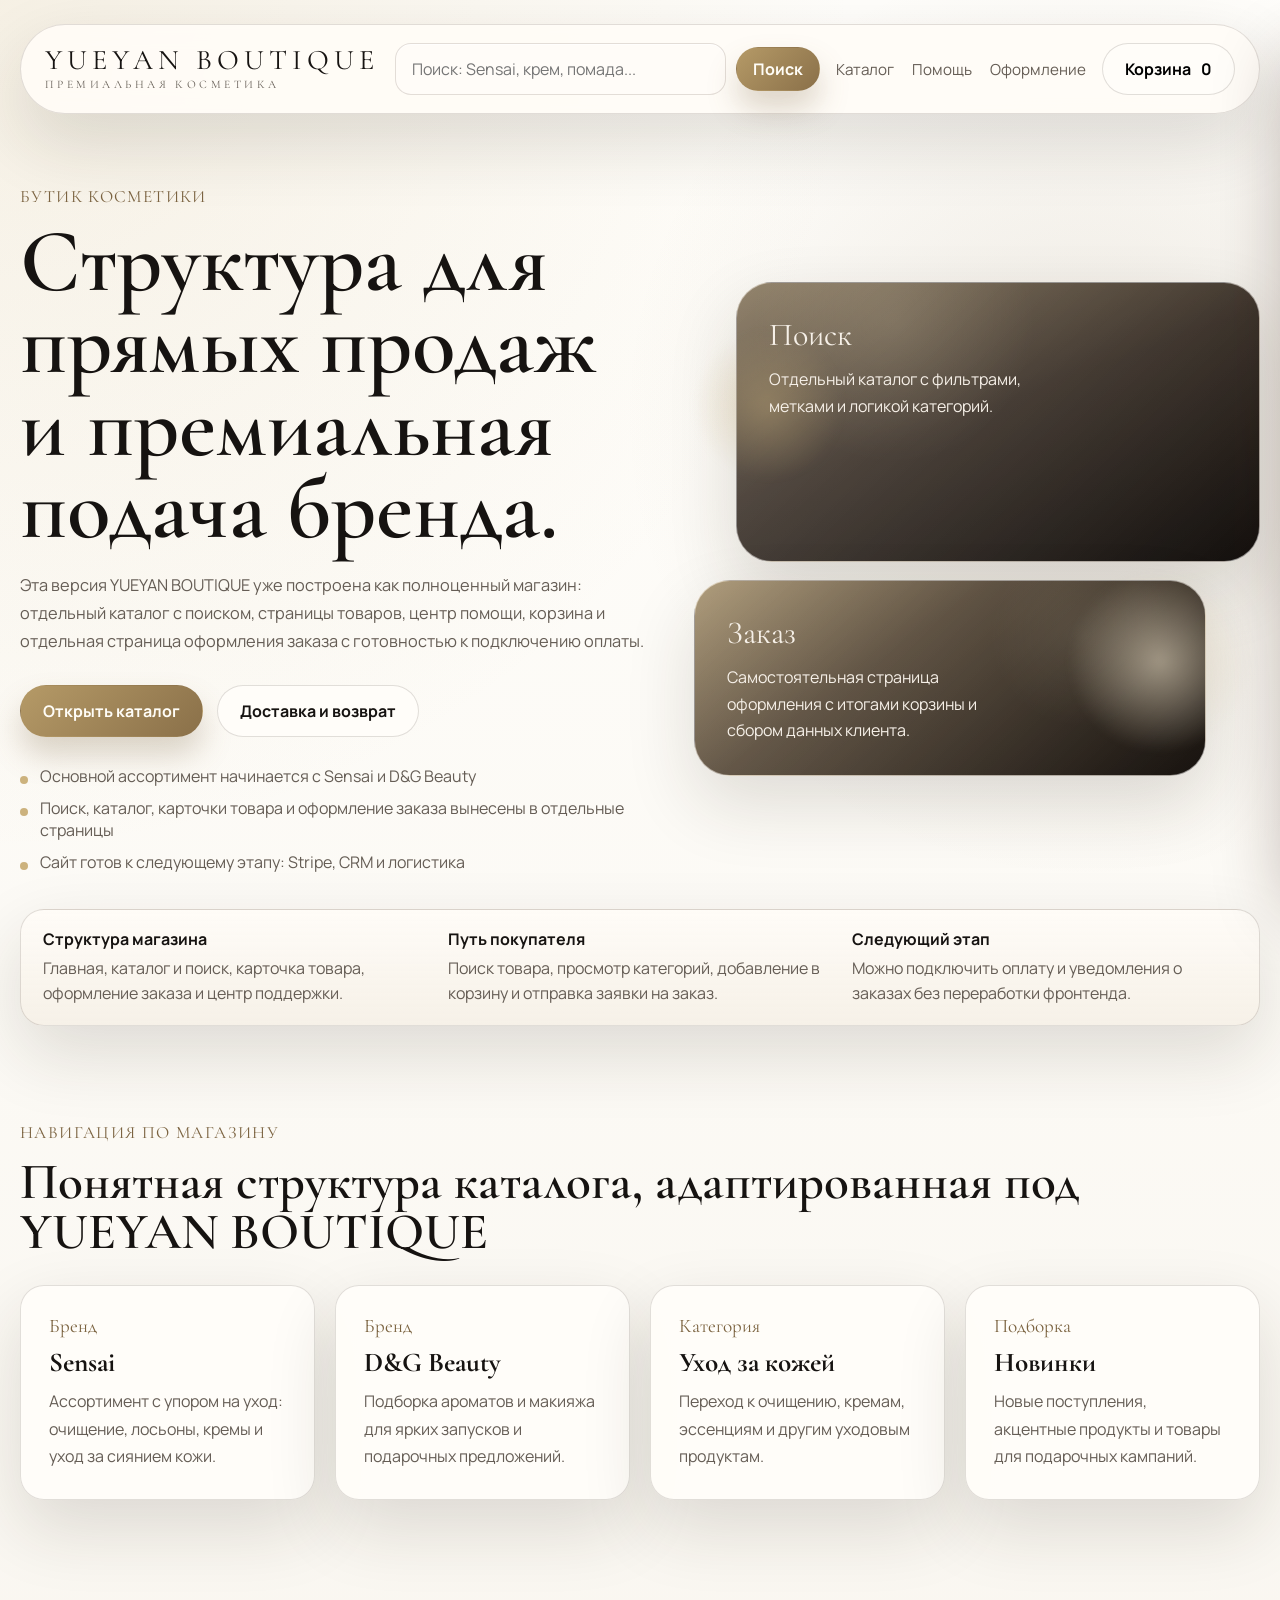
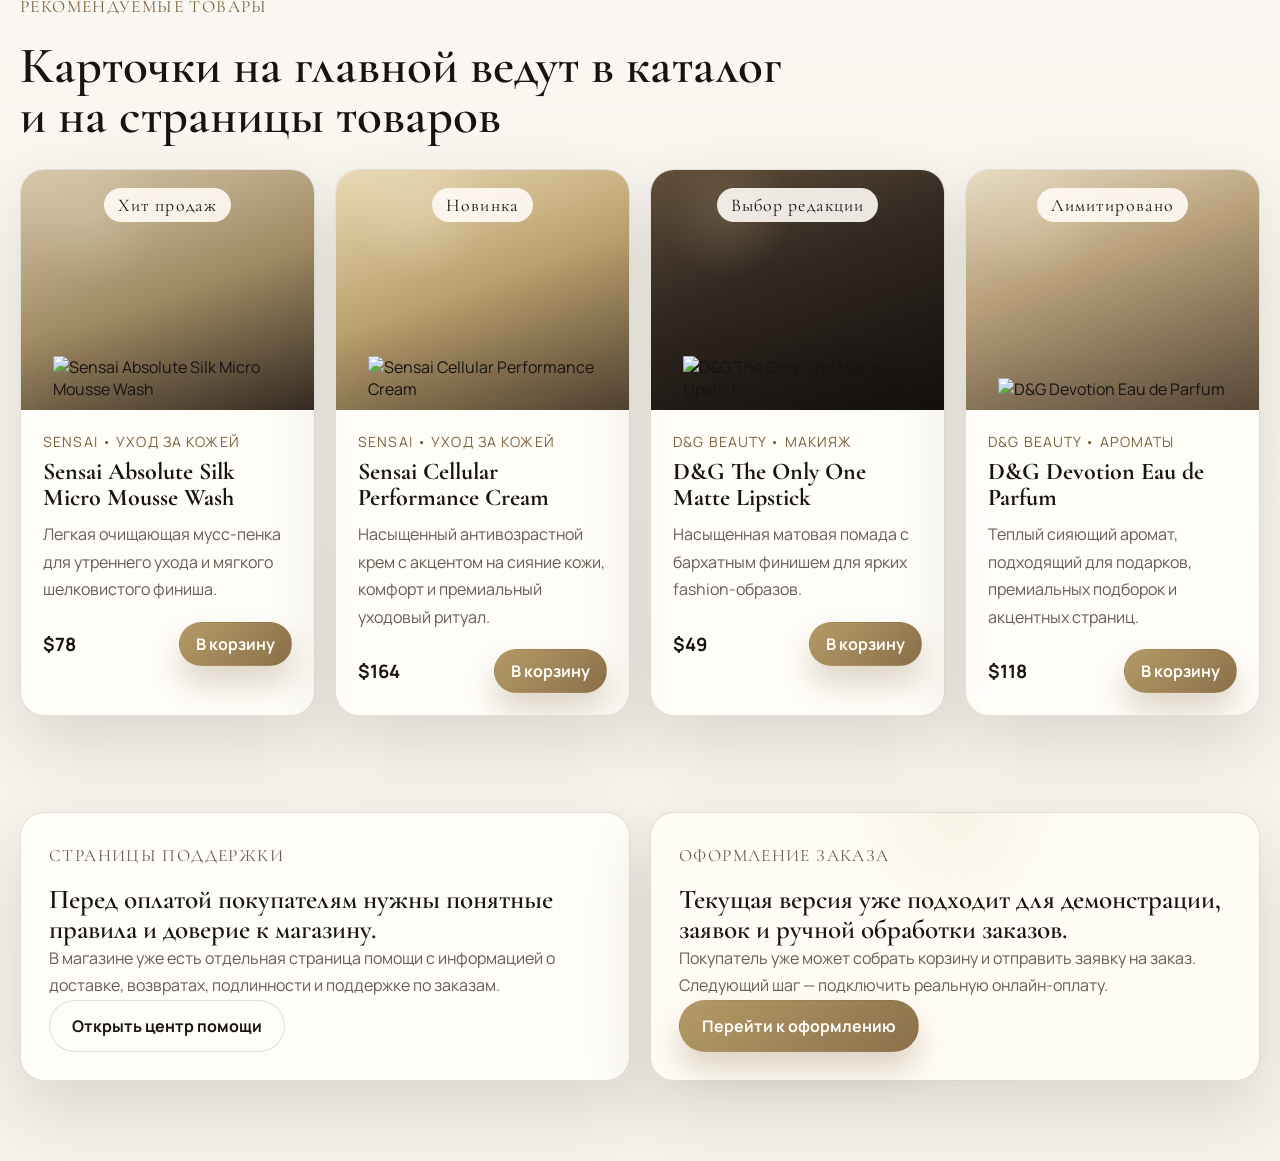
==== index.html @ f018c971 "Add files via upload" ====
<!DOCTYPE html>
<html lang="ru">
  <head>
    <meta charset="UTF-8" />
    <meta name="viewport" content="width=device-width, initial-scale=1.0" />
    <title>YUEYAN BOUTIQUE</title>
    <meta
      name="description"
      content="YUEYAN BOUTIQUE — премиальный магазин косметики с современной структурой каталога и оформления заказа."
    />
    <link rel="preconnect" href="https://fonts.googleapis.com" />
    <link rel="preconnect" href="https://fonts.gstatic.com" crossorigin />
    <link
      href="https://fonts.googleapis.com/css2?family=Cormorant+Garamond:wght@500;600;700&family=Manrope:wght@400;500;600;700;800&display=swap"
      rel="stylesheet"
    />
    <link rel="stylesheet" href="./styles.css" />
  </head>
  <body data-page="home">
    <div class="page-shell">
      <header class="site-header">
        <a class="brand-mark" href="./index.html" aria-label="YUEYAN BOUTIQUE home">
          <span class="brand-mark__title">YUEYAN BOUTIQUE</span>
          <span class="brand-mark__tag">премиальная косметика</span>
        </a>
        <form class="search-bar search-bar--header" action="./catalog.html" method="get">
          <input type="search" name="q" placeholder="Поиск: Sensai, крем, помада..." />
          <button class="button button--primary button--small" type="submit">Поиск</button>
        </form>
        <nav class="site-nav" aria-label="Primary">
          <a href="./catalog.html">Каталог</a>
          <a href="./help.html">Помощь</a>
          <a href="./checkout.html">Оформление</a>
        </nav>
        <button class="cart-button" id="cartToggle" type="button">
          Корзина
          <strong id="cartCount">0</strong>
        </button>
      </header>

      <main>
        <section class="hero hero--store">
          <div class="hero__content">
            <p class="eyebrow">Бутик косметики</p>
            <h1>Структура для прямых продаж и премиальная подача бренда.</h1>
            <p class="hero__copy">
              Эта версия YUEYAN BOUTIQUE уже построена как полноценный магазин:
              отдельный каталог с поиском, страницы товаров, центр помощи,
              корзина и отдельная страница оформления заказа с готовностью к
              подключению оплаты.
            </p>
            <div class="hero__actions">
              <a class="button button--primary" href="./catalog.html">Открыть каталог</a>
              <a class="button button--ghost" href="./help.html">Доставка и возврат</a>
            </div>
            <ul class="hero__notes">
              <li>Основной ассортимент начинается с Sensai и D&amp;G Beauty</li>
              <li>Поиск, каталог, карточки товара и оформление заказа вынесены в отдельные страницы</li>
              <li>Сайт готов к следующему этапу: Stripe, CRM и логистика</li>
            </ul>
          </div>
          <div class="hero__visual" aria-hidden="true">
            <div class="hero-card hero-card--tall">
              <span>Поиск</span>
              <p>Отдельный каталог с фильтрами, метками и логикой категорий.</p>
            </div>
            <div class="hero-card hero-card--wide">
              <span>Заказ</span>
              <p>Самостоятельная страница оформления с итогами корзины и сбором данных клиента.</p>
            </div>
            <div class="hero-orb hero-orb--one"></div>
            <div class="hero-orb hero-orb--two"></div>
          </div>
        </section>

        <section class="promo-bar">
          <div>
            <strong>Структура магазина</strong>
            <span>Главная, каталог и поиск, карточка товара, оформление заказа и центр поддержки.</span>
          </div>
          <div>
            <strong>Путь покупателя</strong>
            <span>Поиск товара, просмотр категорий, добавление в корзину и отправка заявки на заказ.</span>
          </div>
          <div>
            <strong>Следующий этап</strong>
            <span>Можно подключить оплату и уведомления о заказах без переработки фронтенда.</span>
          </div>
        </section>

        <section class="section">
          <div class="section-heading section-heading--row">
            <div>
              <p class="eyebrow">Навигация по магазину</p>
              <h2>Понятная структура каталога, адаптированная под YUEYAN BOUTIQUE</h2>
            </div>
          </div>
          <div class="entry-grid">
            <a class="entry-card" href="./catalog.html?brand=Sensai">
              <span class="entry-card__eyebrow">Бренд</span>
              <h3>Sensai</h3>
              <p>Ассортимент с упором на уход: очищение, лосьоны, кремы и уход за сиянием кожи.</p>
            </a>
            <a class="entry-card" href="./catalog.html?brand=D%26G%20Beauty">
              <span class="entry-card__eyebrow">Бренд</span>
              <h3>D&amp;G Beauty</h3>
              <p>Подборка ароматов и макияжа для ярких запусков и подарочных предложений.</p>
            </a>
            <a class="entry-card" href="./catalog.html?category=%D0%A3%D1%85%D0%BE%D0%B4%20%D0%B7%D0%B0%20%D0%BA%D0%BE%D0%B6%D0%B5%D0%B9">
              <span class="entry-card__eyebrow">Категория</span>
              <h3>Уход за кожей</h3>
              <p>Переход к очищению, кремам, эссенциям и другим уходовым продуктам.</p>
            </a>
            <a class="entry-card" href="./catalog.html?tag=new">
              <span class="entry-card__eyebrow">Подборка</span>
              <h3>Новинки</h3>
              <p>Новые поступления, акцентные продукты и товары для подарочных кампаний.</p>
            </a>
          </div>
        </section>

        <section class="section">
          <div class="section-heading">
            <p class="eyebrow">Рекомендуемые товары</p>
            <h2>Карточки на главной ведут в каталог и на страницы товаров</h2>
          </div>
          <div class="product-grid" id="featuredProducts"></div>
        </section>

        <section class="section">
          <div class="two-column">
            <div class="info-card">
              <p class="eyebrow">Страницы поддержки</p>
              <h2>Перед оплатой покупателям нужны понятные правила и доверие к магазину.</h2>
              <p>
                В магазине уже есть отдельная страница помощи с информацией о
                доставке, возвратах, подлинности и поддержке по заказам.
              </p>
              <a class="button button--ghost" href="./help.html">Открыть центр помощи</a>
            </div>
            <div class="info-card info-card--warm">
              <p class="eyebrow">Оформление заказа</p>
              <h2>Текущая версия уже подходит для демонстрации, заявок и ручной обработки заказов.</h2>
              <p>
                Покупатель уже может собрать корзину и отправить заявку на заказ.
                Следующий шаг — подключить реальную онлайн-оплату.
              </p>
              <a class="button button--primary" href="./checkout.html">Перейти к оформлению</a>
            </div>
          </div>
        </section>
      </main>
    </div>

    <aside class="cart-drawer" id="cartDrawer" aria-hidden="true">
      <div class="cart-drawer__header">
        <h2>Корзина</h2>
        <button class="icon-button" id="cartClose" type="button" aria-label="Close cart">×</button>
      </div>
      <div class="cart-drawer__body" id="cartItems"></div>
      <div class="cart-drawer__footer">
        <div class="cart-total">
          <span>Итого по товарам</span>
          <strong id="cartSubtotal">$0</strong>
        </div>
        <a class="button button--primary" href="./checkout.html">Перейти к оформлению</a>
      </div>
    </aside>
    <div class="cart-backdrop" id="cartBackdrop" hidden></div>

    <script src="./store.js"></script>
  </body>
</html>
---- styles.css ----
:root {
  --bg: #f6f2ea;
  --surface: rgba(255, 253, 249, 0.94);
  --surface-strong: #fffdf9;
  --surface-soft: #ede5d7;
  --text: #161311;
  --muted: #655d55;
  --line: rgba(46, 34, 23, 0.14);
  --accent: #ab9160;
  --accent-deep: #7b6340;
  --gold: #ccb27d;
  --dark-panel: #1b1612;
  --dark-soft: #2b241d;
  --shadow: 0 28px 70px rgba(45, 34, 24, 0.14);
  --radius-xl: 36px;
  --radius-lg: 24px;
  --radius-md: 18px;
  --max-width: 1240px;
}

* {
  box-sizing: border-box;
}

html {
  scroll-behavior: smooth;
}

body {
  margin: 0;
  min-height: 100vh;
  font-family: "Manrope", sans-serif;
  color: var(--text);
  background:
    radial-gradient(circle at top left, rgba(204, 178, 125, 0.18), transparent 28%),
    radial-gradient(circle at 85% 15%, rgba(123, 99, 64, 0.12), transparent 18%),
    linear-gradient(180deg, #fffefb 0%, var(--bg) 100%);
}

body.no-scroll {
  overflow: hidden;
}

a {
  color: inherit;
  text-decoration: none;
}

button,
input,
textarea {
  font: inherit;
}

button {
  cursor: pointer;
}

h1,
h2,
h3,
p {
  margin: 0;
}

.page-shell {
  width: min(calc(100% - 32px), var(--max-width));
  margin: 0 auto;
  padding: 24px 0 80px;
}

.site-header {
  position: sticky;
  top: 16px;
  z-index: 20;
  display: grid;
  grid-template-columns: auto minmax(220px, 1fr) auto auto;
  gap: 16px;
  align-items: center;
  padding: 18px 24px;
  border: 1px solid var(--line);
  border-radius: 999px;
  background: rgba(255, 252, 247, 0.92);
  backdrop-filter: blur(14px);
  box-shadow: var(--shadow);
}

.brand-mark {
  display: inline-flex;
  flex-direction: column;
  gap: 2px;
}

.brand-mark__title,
.brand-mark__tag,
.eyebrow,
h1,
h2,
h3,
.hero-card span,
.product-card__badge,
.entry-card__eyebrow {
  font-family: "Cormorant Garamond", serif;
}

.brand-mark__title {
  font-size: 1.78rem;
  line-height: 0.95;
  text-transform: uppercase;
  letter-spacing: 0.18em;
}

.brand-mark__tag {
  font-size: 0.72rem;
  letter-spacing: 0.3em;
  text-transform: uppercase;
  color: var(--muted);
}

.site-nav {
  display: flex;
  flex-wrap: wrap;
  gap: 18px;
  font-size: 0.95rem;
  color: var(--muted);
}

.search-bar {
  display: flex;
  gap: 10px;
  align-items: center;
}

.search-bar input,
.checkout-form input,
.checkout-form textarea {
  width: 100%;
  padding: 14px 16px;
  border: 1px solid rgba(58, 29, 20, 0.14);
  border-radius: 16px;
  background: #fffcf8;
  color: var(--text);
  box-shadow: inset 0 1px 0 rgba(255, 255, 255, 0.8);
}

.button,
.cart-button {
  display: inline-flex;
  align-items: center;
  justify-content: center;
  gap: 10px;
  min-height: 52px;
  padding: 0 22px;
  border-radius: 999px;
  border: 1px solid transparent;
  font-weight: 700;
  transition: transform 180ms ease, background-color 180ms ease, border-color 180ms ease;
}

.button:hover,
.cart-button:hover {
  transform: translateY(-2px);
}

.button--primary {
  color: #fffdf7;
  background: linear-gradient(135deg, #b59a67 0%, #8a7049 100%);
  box-shadow: 0 18px 30px rgba(123, 99, 64, 0.26);
}

.button--ghost,
.cart-button,
.filter-chip {
  border-color: var(--line);
  background: rgba(255, 253, 249, 0.94);
}

.button--small {
  min-height: 44px;
  padding: 0 16px;
}

.hero {
  display: grid;
  grid-template-columns: minmax(0, 1.05fr) minmax(320px, 0.95fr);
  gap: 48px;
  align-items: center;
  padding: 72px 0 36px;
}

.eyebrow {
  margin-bottom: 14px;
  font-size: 1.08rem;
  letter-spacing: 0.08em;
  color: var(--accent-deep);
  text-transform: uppercase;
}

h1,
.page-title {
  font-size: clamp(3rem, 7vw, 5.8rem);
  line-height: 0.92;
  font-weight: 600;
}

.page-title {
  max-width: none;
}

.hero__copy,
.page-intro,
.entry-card p,
.product-card__copy,
.info-card p,
.policy-card p,
.faq-item p,
.sidebar-card p,
.catalog-meta {
  color: var(--muted);
  line-height: 1.72;
}

.hero__copy {
  margin-top: 20px;
  font-size: 1.02rem;
  max-width: 640px;
}

.hero__actions {
  display: flex;
  flex-wrap: wrap;
  gap: 14px;
  margin-top: 30px;
}

.hero__notes,
.status-list {
  display: grid;
  gap: 10px;
  margin: 28px 0 0;
  padding: 0;
  list-style: none;
  color: var(--muted);
}

.hero__notes li,
.status-list li {
  position: relative;
  padding-left: 20px;
}

.hero__notes li::before,
.status-list li::before {
  content: "";
  position: absolute;
  left: 0;
  top: 0.72em;
  width: 8px;
  height: 8px;
  border-radius: 50%;
  background: var(--gold);
}

.hero__visual {
  position: relative;
  min-height: 520px;
  display: grid;
  align-content: center;
  gap: 18px;
}

.hero-card {
  position: relative;
  padding: 32px;
  border: 1px solid rgba(255, 255, 255, 0.52);
  border-radius: var(--radius-xl);
  color: #f6f0e8;
  overflow: hidden;
  box-shadow: var(--shadow);
}

.hero-card::before {
  content: "";
  position: absolute;
  inset: 0;
  background:
    linear-gradient(135deg, rgba(255, 255, 255, 0.18), transparent),
    linear-gradient(140deg, rgba(14, 11, 8, 0.14), rgba(14, 11, 8, 0.42));
}

.hero-card > * {
  position: relative;
  z-index: 1;
}

.hero-card--tall {
  min-height: 280px;
  margin-left: 42px;
  background:
    radial-gradient(circle at 30% 14%, rgba(226, 206, 166, 0.22), transparent 32%),
    linear-gradient(160deg, #8f7a59 0%, #43362b 46%, #171311 100%);
}

.hero-card--wide {
  min-height: 190px;
  margin-right: 54px;
  background:
    radial-gradient(circle at 76% 28%, rgba(228, 213, 181, 0.16), transparent 22%),
    linear-gradient(145deg, #b79d6f 0%, #62503a 38%, #1d1713 100%);
}

.hero-card span {
  display: inline-block;
  margin-bottom: 12px;
  font-size: 2rem;
}

.hero-card p {
  max-width: 260px;
  line-height: 1.65;
}

.hero-orb {
  position: absolute;
  border-radius: 50%;
  filter: blur(4px);
}

.hero-orb--one {
  width: 148px;
  height: 148px;
  left: 0;
  top: 62px;
  background: radial-gradient(circle, rgba(204, 178, 125, 0.38) 0%, rgba(204, 178, 125, 0) 72%);
}

.hero-orb--two {
  width: 180px;
  height: 180px;
  right: 10px;
  bottom: 38px;
  background: radial-gradient(circle, rgba(226, 214, 190, 0.62) 0%, rgba(226, 214, 190, 0) 72%);
}

.promo-bar,
.entry-grid,
.product-grid,
.two-column,
.help-grid,
.faq-list,
.checkout-layout,
.catalog-layout {
  display: grid;
  gap: 20px;
}

.promo-bar {
  grid-template-columns: repeat(3, minmax(0, 1fr));
  padding: 18px 22px;
  border: 1px solid var(--line);
  border-radius: var(--radius-lg);
  background:
    linear-gradient(180deg, rgba(255, 252, 247, 0.94), rgba(245, 239, 230, 0.88));
  box-shadow: var(--shadow);
}

.promo-bar strong {
  display: block;
  margin-bottom: 6px;
}

.promo-bar span {
  color: var(--muted);
  line-height: 1.6;
}

.section {
  padding-top: 96px;
}

.section--tight {
  padding-top: 52px;
}

.section-heading {
  display: grid;
  gap: 10px;
  max-width: 780px;
}

.section-heading--row {
  grid-template-columns: 1fr auto;
  align-items: end;
  max-width: none;
}

.section-heading h2,
.info-card h2,
.sidebar-card h2,
.policy-card h2 {
  font-size: clamp(2rem, 4vw, 3.2rem);
  line-height: 0.98;
  font-weight: 600;
}

.entry-grid {
  grid-template-columns: repeat(4, minmax(0, 1fr));
  margin-top: 28px;
}

.entry-card,
.product-card,
.info-card,
.policy-card,
.faq-item,
.sidebar-card,
.checkout-card,
.status-card,
.product-detail__panel {
  border: 1px solid var(--line);
  border-radius: var(--radius-lg);
  background: var(--surface);
  box-shadow: var(--shadow);
}

.entry-card:hover,
.info-card:hover,
.policy-card:hover,
.faq-item:hover,
.sidebar-card:hover,
.product-detail__panel:hover {
  box-shadow: 0 28px 72px rgba(45, 34, 24, 0.18);
}

.entry-card,
.info-card,
.policy-card,
.faq-item,
.sidebar-card,
.checkout-card,
.status-card {
  padding: 28px;
}

.entry-card__eyebrow {
  display: inline-block;
  margin-bottom: 10px;
  font-size: 1.2rem;
  color: var(--accent-deep);
}

.entry-card h3,
.info-card h2,
.faq-item h3,
.sidebar-card h3 {
  font-size: 1.7rem;
  line-height: 1.1;
}

.entry-card p {
  margin-top: 10px;
}

.product-grid {
  grid-template-columns: repeat(4, minmax(0, 1fr));
  margin-top: 28px;
}

.product-card {
  overflow: hidden;
  transition: transform 180ms ease, box-shadow 180ms ease;
}

.product-card:hover {
  transform: translateY(-4px);
}

.product-card__media {
  min-height: 240px;
  padding: 18px;
  display: flex;
  align-items: flex-start;
  justify-content: center;
  position: relative;
  overflow: hidden;
}

.product-card__media--sensai {
  background:
    radial-gradient(circle at 24% 18%, rgba(235, 224, 201, 0.2), transparent 24%),
    linear-gradient(160deg, #d7c8ab 0%, #9f8962 52%, #342a22 100%);
}

.product-card__media--gold {
  background:
    radial-gradient(circle at 28% 16%, rgba(248, 241, 220, 0.24), transparent 24%),
    linear-gradient(160deg, #eadab4 0%, #baa06d 48%, #4f4030 100%);
}

.product-card__media--dg {
  background:
    radial-gradient(circle at 26% 18%, rgba(214, 195, 159, 0.16), transparent 22%),
    linear-gradient(160deg, #62503a 0%, #312821 42%, #120f0d 100%);
}

.product-card__media--rose {
  background:
    radial-gradient(circle at 24% 18%, rgba(239, 226, 198, 0.18), transparent 24%),
    linear-gradient(160deg, #e7dcc3 0%, #b8a07a 40%, #584838 100%);
}

.product-card__badge {
  display: inline-flex;
  align-items: center;
  min-height: 34px;
  padding: 0 14px;
  border-radius: 999px;
  background: rgba(255, 251, 245, 0.9);
  font-size: 1.12rem;
  letter-spacing: 0.06em;
  position: relative;
  z-index: 2;
  align-self: flex-start;
}

.product-packshot {
  position: absolute;
  inset: auto;
  bottom: 10px;
  width: min(78%, 240px);
  height: auto;
  object-fit: contain;
  filter: drop-shadow(0 18px 26px rgba(17, 13, 10, 0.24));
  transform: translateY(0);
  transition: transform 200ms ease;
}

.product-card:hover .product-packshot {
  transform: translateY(-4px);
}

.product-card__body {
  padding: 22px;
}

.product-card__meta {
  font-size: 0.88rem;
  letter-spacing: 0.08em;
  text-transform: uppercase;
  color: var(--accent-deep);
}

.product-card h3,
.product-detail__panel h1 {
  margin-top: 8px;
  font-size: 1.5rem;
  line-height: 1.08;
}

.product-card__copy {
  margin-top: 10px;
}

.product-card__footer,
.cart-total,
.cart-item,
.product-detail__actions {
  display: flex;
  align-items: center;
  justify-content: space-between;
  gap: 14px;
}

.product-card__footer {
  margin-top: 18px;
}

.product-card__footer strong,
.cart-total strong,
.cart-item__price,
.product-detail__price {
  font-size: 1.15rem;
}

.two-column {
  grid-template-columns: repeat(2, minmax(0, 1fr));
}

.info-card--warm,
.sidebar-card--soft,
.status-card--warm {
  background:
    radial-gradient(circle at top, rgba(231, 219, 192, 0.28), transparent 28%),
    rgba(255, 252, 246, 0.94);
}

.catalog-layout {
  grid-template-columns: 280px minmax(0, 1fr);
  align-items: start;
}

.catalog-sidebar {
  display: grid;
  gap: 20px;
  position: sticky;
  top: 110px;
}

.filter-stack {
  display: grid;
  gap: 10px;
  margin-top: 18px;
}

.filter-chip {
  min-height: 44px;
  padding: 0 18px;
  border-radius: 999px;
  color: var(--muted);
  font-weight: 700;
}

.filter-chip.is-active {
  color: #fff7f3;
  background: linear-gradient(135deg, #b59a67 0%, #8a7049 100%);
}

.catalog-meta {
  align-self: center;
}

.empty-result {
  margin-top: 28px;
  padding: 28px;
  border: 1px dashed var(--line);
  border-radius: var(--radius-lg);
  background: rgba(255, 252, 247, 0.7);
}

.product-detail {
  display: grid;
  grid-template-columns: minmax(320px, 0.9fr) minmax(0, 1.1fr);
  gap: 28px;
}

.product-detail__media {
  min-height: 520px;
  border-radius: var(--radius-xl);
  box-shadow: var(--shadow);
}

.product-packshot--detail {
  bottom: 24px;
  width: min(76%, 360px);
  filter: drop-shadow(0 26px 38px rgba(17, 13, 10, 0.28));
}

.product-detail__panel {
  padding: 34px;
}

.product-detail__brand {
  color: var(--accent-deep);
  letter-spacing: 0.08em;
  text-transform: uppercase;
  font-size: 0.9rem;
}

.product-detail__copy,
.product-detail__specs li {
  color: var(--muted);
  line-height: 1.72;
}

.product-detail__copy {
  margin-top: 16px;
}

.product-detail__price-row {
  display: flex;
  align-items: center;
  gap: 14px;
  margin-top: 18px;
}

.product-detail__badge {
  padding: 8px 12px;
  border-radius: 999px;
  background: rgba(171, 145, 96, 0.12);
  color: var(--accent-deep);
  font-weight: 700;
}

.product-detail__specs {
  display: grid;
  gap: 10px;
  margin: 22px 0 0;
  padding-left: 18px;
}

.product-detail__actions {
  margin-top: 26px;
}

.qty-control {
  display: inline-flex;
  align-items: center;
  gap: 10px;
  padding: 8px;
  border: 1px solid var(--line);
  border-radius: 999px;
  background: #fff;
}

.qty-control button,
.qty-button {
  width: 34px;
  height: 34px;
  border: 1px solid var(--line);
  border-radius: 50%;
  background: #fff;
}

.help-grid {
  grid-template-columns: repeat(2, minmax(0, 1fr));
  margin-top: 28px;
}

.faq-list {
  grid-template-columns: repeat(3, minmax(0, 1fr));
}

.checkout-layout {
  grid-template-columns: minmax(0, 1.15fr) minmax(320px, 0.85fr);
  align-items: start;
}

.checkout-form {
  display: grid;
  gap: 18px;
  margin-top: 24px;
}

.checkout-form label {
  display: grid;
  gap: 8px;
}

.checkout-summary__row {
  display: flex;
  justify-content: space-between;
  gap: 16px;
}

.checkout-summary__row + .checkout-summary__row {
  margin-top: 10px;
}

.checkout-summary__total {
  margin-top: 14px;
  padding-top: 14px;
  border-top: 1px solid var(--line);
  font-weight: 800;
}

.form-hint {
  color: var(--muted);
  font-size: 0.92rem;
}

.cart-drawer {
  position: fixed;
  top: 20px;
  right: 20px;
  bottom: 20px;
  width: min(420px, calc(100vw - 24px));
  display: grid;
  grid-template-rows: auto 1fr auto;
  gap: 20px;
  padding: 24px;
  border: 1px solid var(--line);
  border-radius: 28px;
  background:
    linear-gradient(180deg, rgba(255, 252, 247, 0.98), rgba(248, 243, 235, 0.96));
  backdrop-filter: blur(20px);
  box-shadow: 0 32px 70px rgba(47, 23, 16, 0.28);
  transform: translateX(calc(100% + 24px));
  transition: transform 220ms ease;
  z-index: 30;
}

.cart-drawer.is-open {
  transform: translateX(0);
}

.cart-drawer__header,
.cart-drawer__footer {
  display: flex;
  align-items: center;
  justify-content: space-between;
  gap: 16px;
}

.cart-drawer__body {
  overflow: auto;
  padding-right: 6px;
}

.icon-button,
.remove-link {
  border: 0;
  background: transparent;
}

.icon-button {
  width: 42px;
  height: 42px;
  border-radius: 50%;
  background: rgba(242, 234, 221, 0.88);
  color: var(--muted);
  font-size: 1.5rem;
}

.cart-item {
  align-items: flex-start;
  padding: 16px 0;
  border-bottom: 1px solid var(--line);
}

.cart-item__info {
  flex: 1;
}

.cart-item h3 {
  font-size: 1.08rem;
}

.cart-item__meta,
.empty-state {
  color: var(--muted);
}

.cart-item__actions {
  display: flex;
  align-items: center;
  gap: 8px;
  margin-top: 10px;
}

.remove-link {
  color: var(--accent);
}

.cart-backdrop {
  position: fixed;
  inset: 0;
  background: rgba(28, 14, 10, 0.28);
  z-index: 25;
}

@media (max-width: 1120px) {
  .site-header,
  .hero,
  .promo-bar,
  .entry-grid,
  .product-grid,
  .two-column,
  .help-grid,
  .faq-list,
  .checkout-layout,
  .catalog-layout,
  .section-heading--row,
  .product-detail {
    grid-template-columns: 1fr;
  }

  .hero__visual {
    min-height: auto;
  }

  .hero-card--tall,
  .hero-card--wide {
    margin: 0;
  }

  .catalog-sidebar {
    position: static;
  }
}

@media (max-width: 760px) {
  .page-shell {
    width: min(calc(100% - 20px), var(--max-width));
    padding-top: 12px;
  }

  .site-header {
    position: static;
    padding: 20px;
    border-radius: 28px;
  }

  h1,
  .page-title {
    font-size: clamp(2.7rem, 14vw, 4.2rem);
  }

  .search-bar--header {
    width: 100%;
  }

  .entry-card,
  .info-card,
  .policy-card,
  .faq-item,
  .sidebar-card,
  .checkout-card,
  .status-card,
  .product-detail__panel {
    padding: 22px;
  }

  .product-card__media,
  .product-detail__media {
    min-height: 220px;
  }

  .cart-drawer {
    top: auto;
    right: 10px;
    left: 10px;
    bottom: 10px;
    width: auto;
    height: min(78vh, 680px);
  }
}
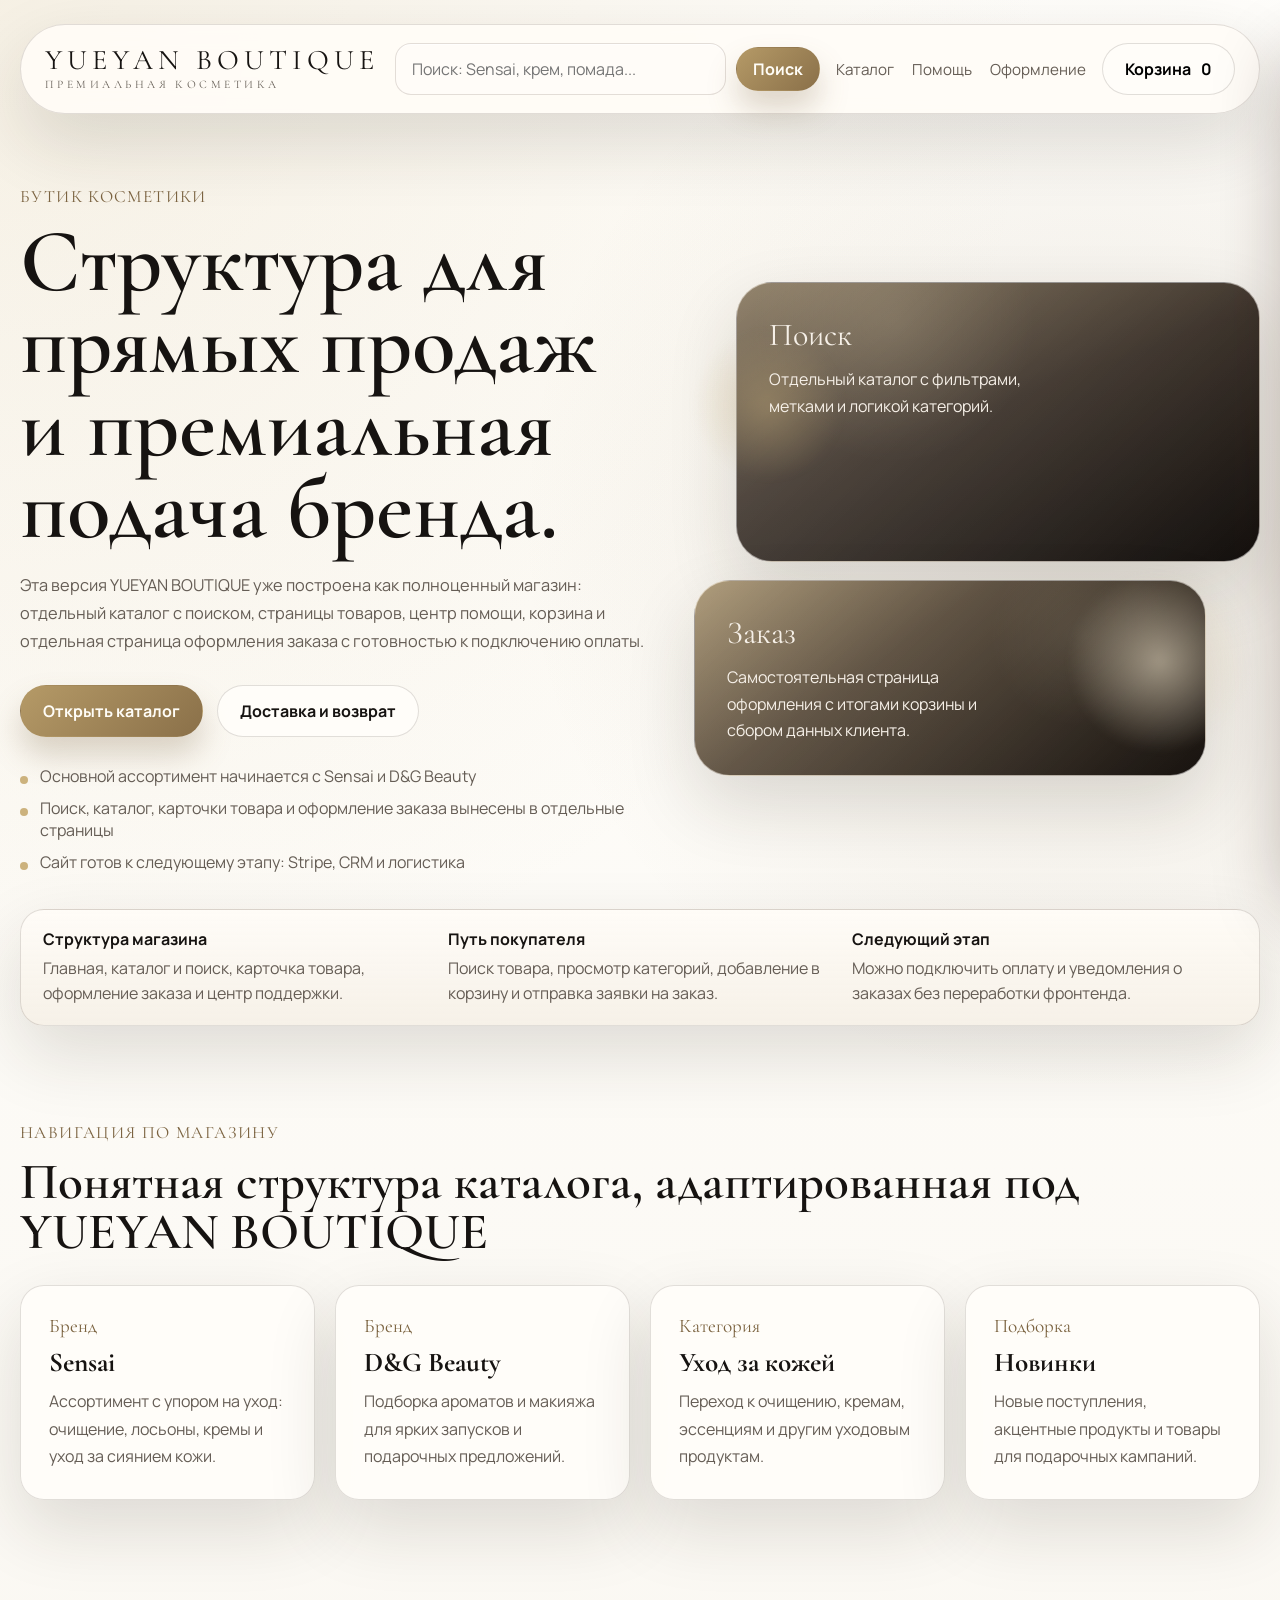
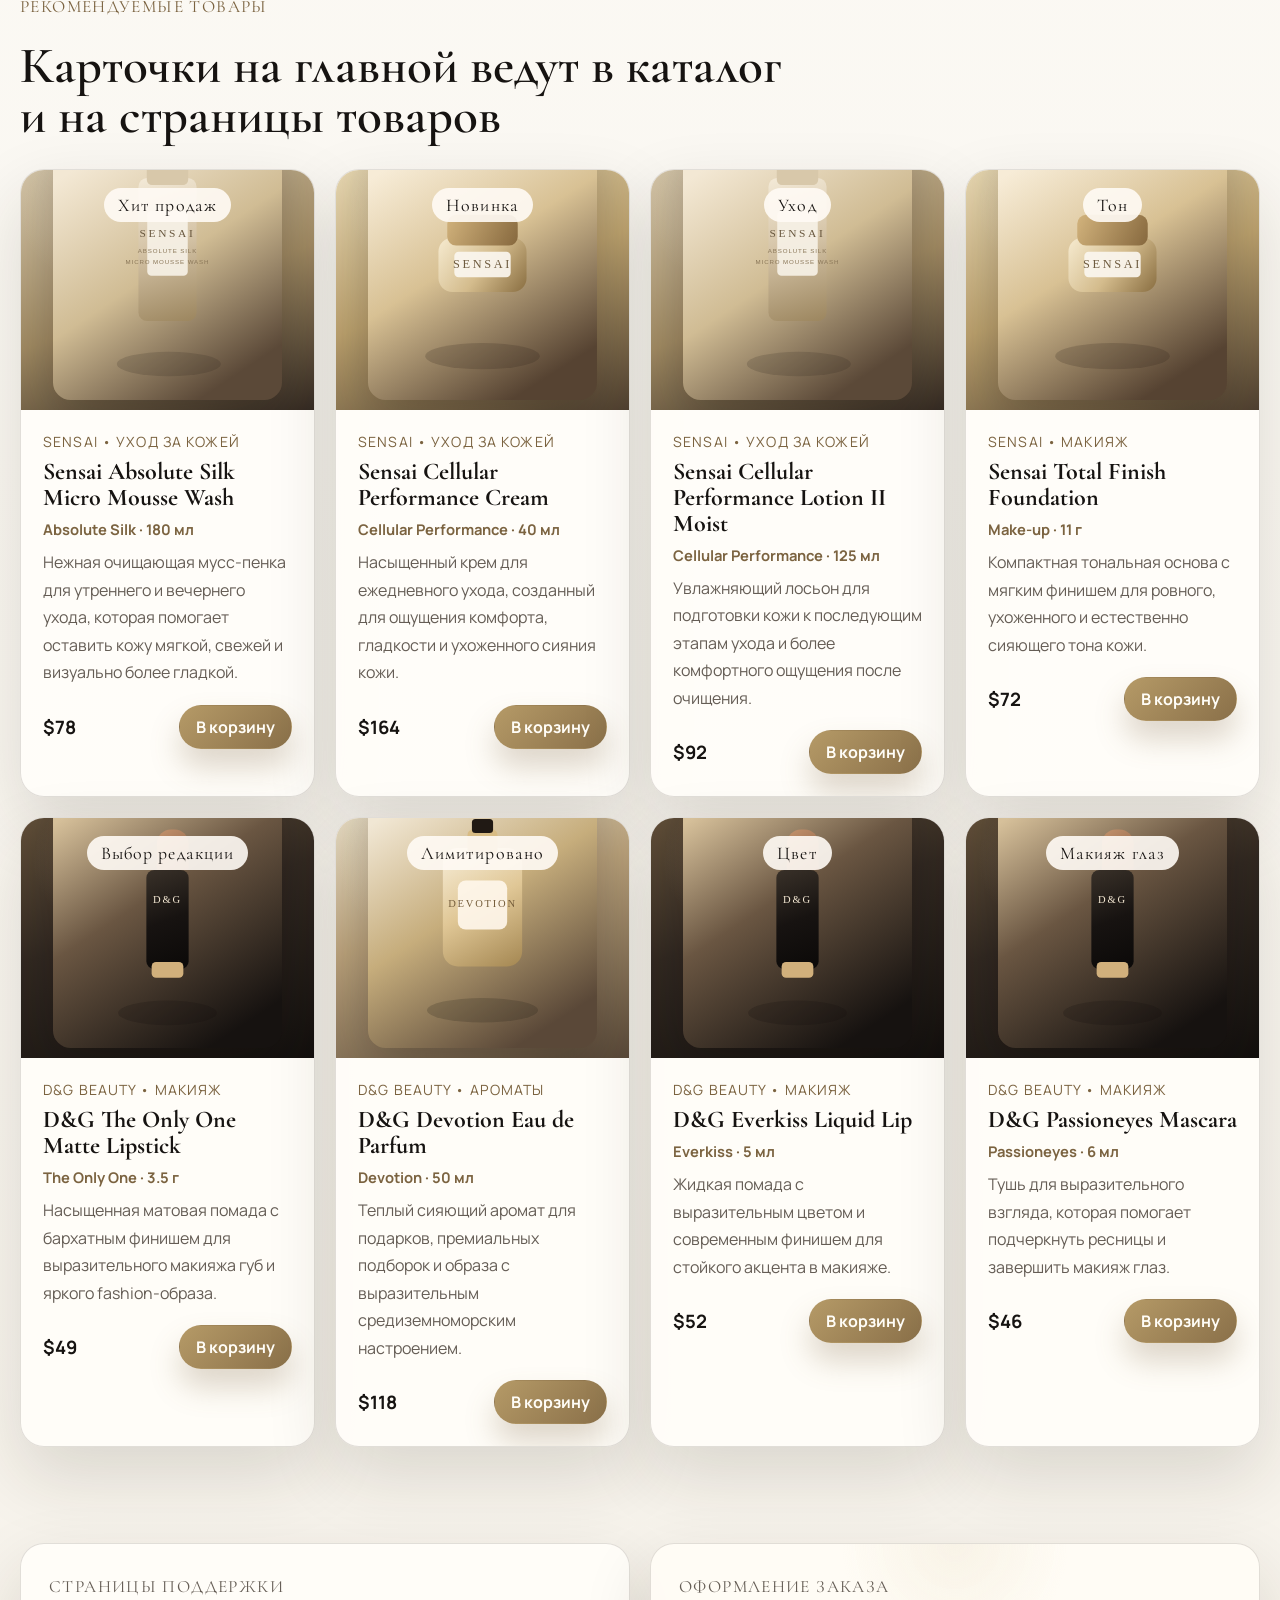
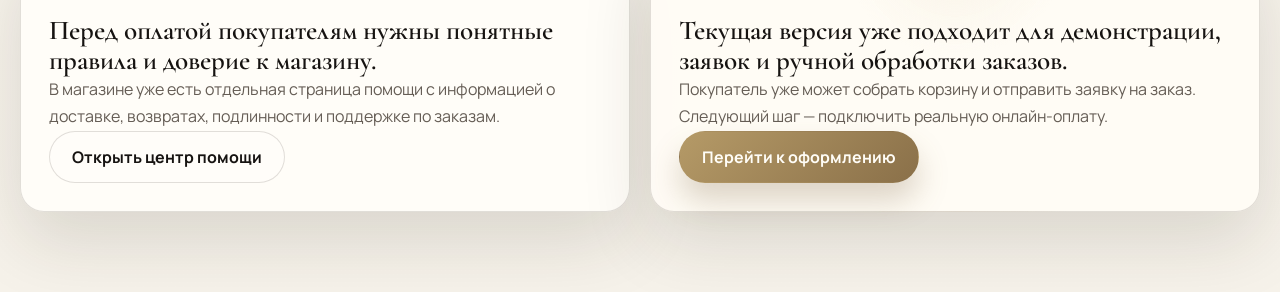
==== commit 56589bb8: "Add files via upload Update product catalog structure" ====
--- a/index.html
+++ b/index.html
@@ -168,6 +168,7 @@
     </aside>
     <div class="cart-backdrop" id="cartBackdrop" hidden></div>
 
+    <script src="./products.js"></script>
     <script src="./store.js"></script>
   </body>
 </html>
--- a/styles.css
+++ b/styles.css
@@ -561,6 +561,14 @@
   margin-top: 10px;
 }
 
+.product-card__line,
+.product-detail__line {
+  margin-top: 8px;
+  color: var(--accent-deep);
+  font-size: 0.92rem;
+  font-weight: 700;
+}
+
 .product-card__footer,
 .cart-total,
 .cart-item,
@@ -674,6 +682,15 @@
 
 .product-detail__copy {
   margin-top: 16px;
+}
+
+.product-detail__official {
+  display: inline-flex;
+  margin-top: 18px;
+  color: var(--accent-deep);
+  font-weight: 800;
+  text-decoration: underline;
+  text-underline-offset: 4px;
 }
 
 .product-detail__price-row {
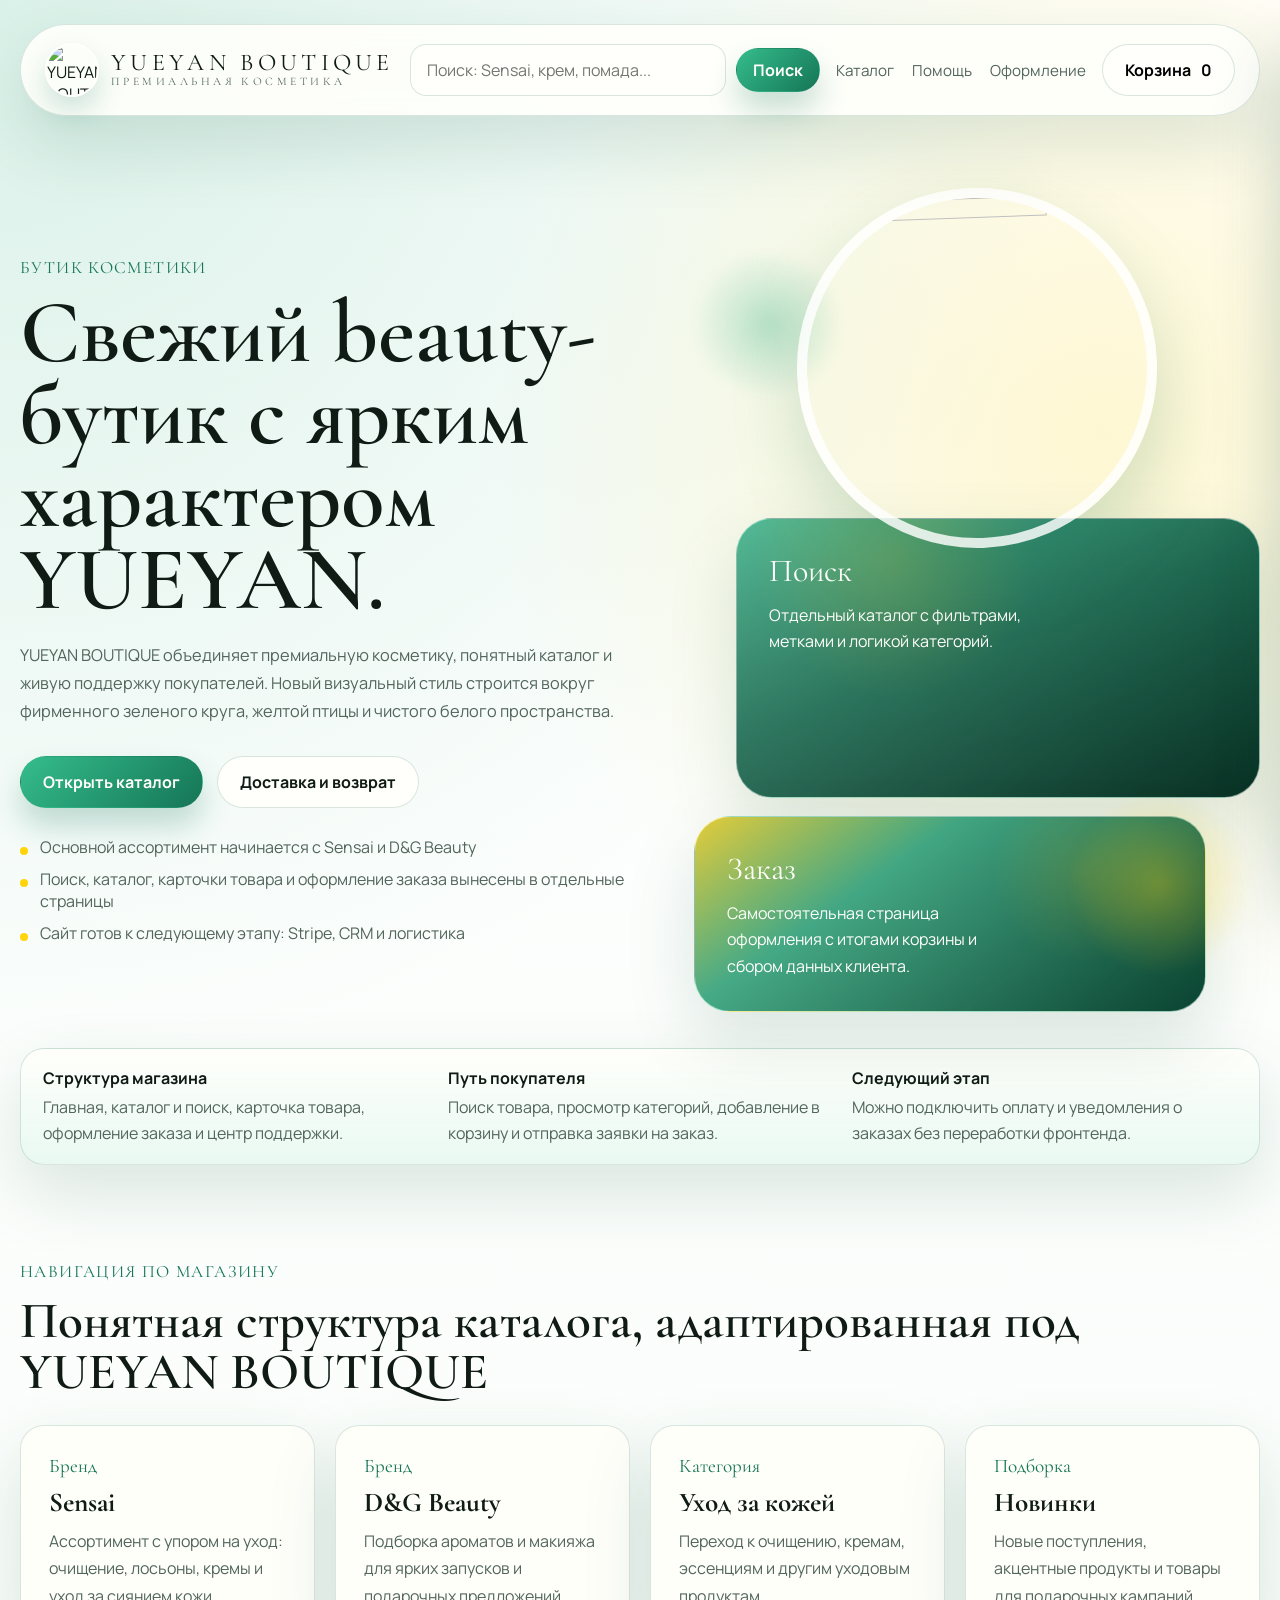
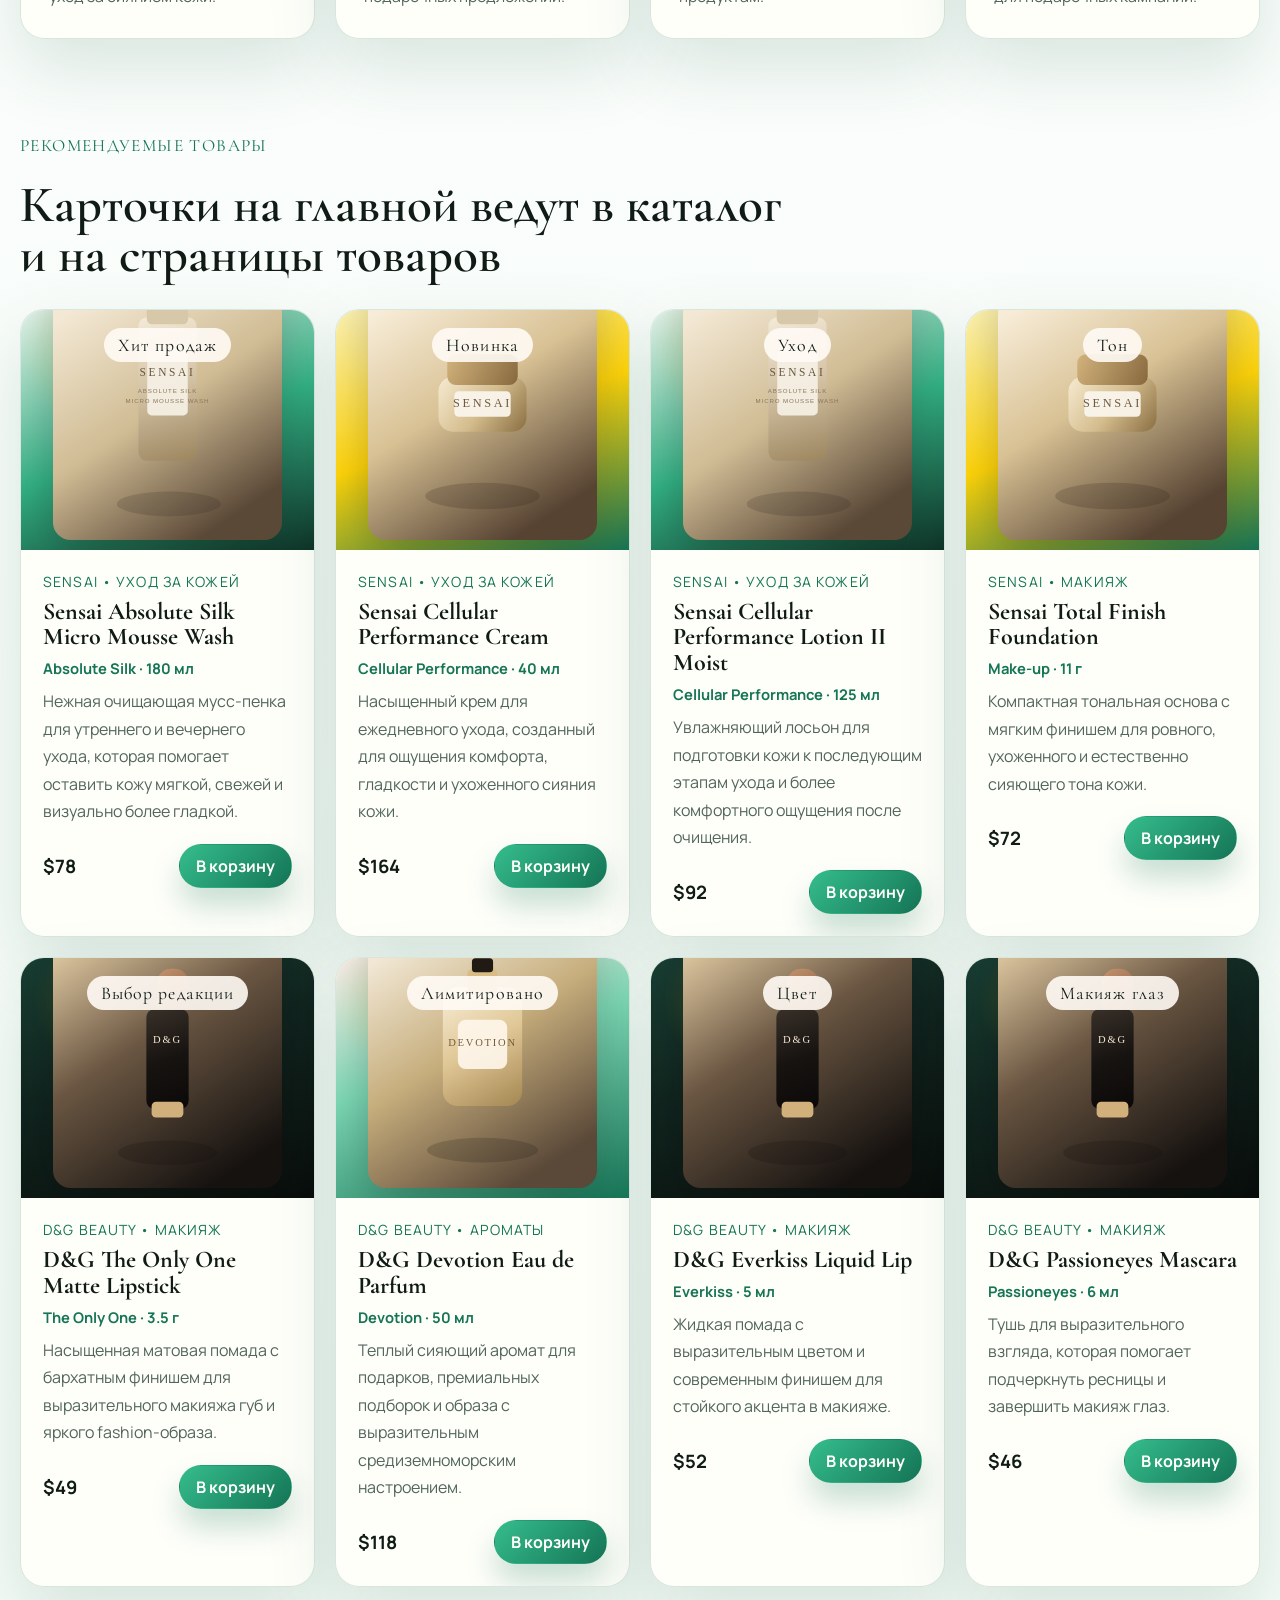
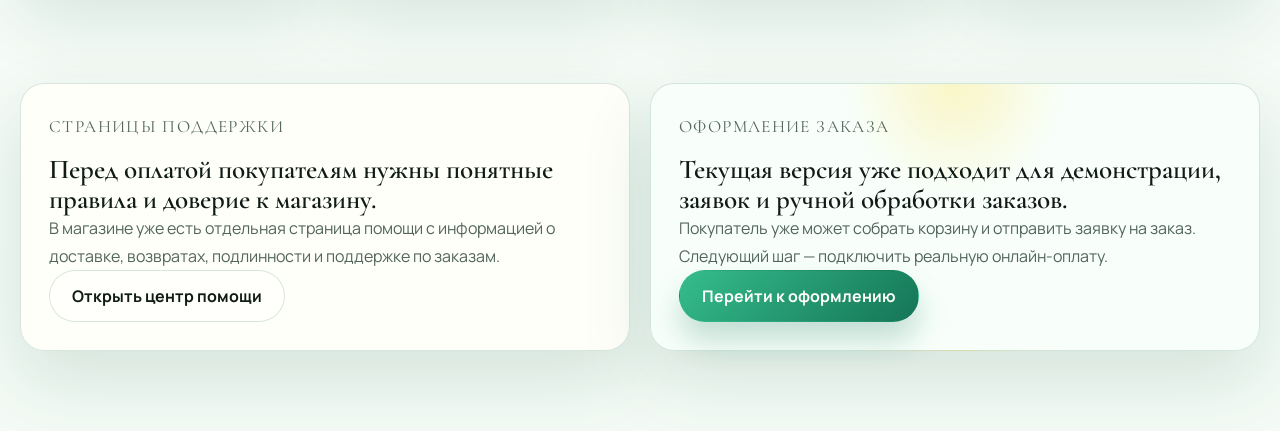
==== commit a98e4e92: "Add files via upload" ====
--- a/index.html
+++ b/index.html
@@ -20,8 +20,11 @@
     <div class="page-shell">
       <header class="site-header">
         <a class="brand-mark" href="./index.html" aria-label="YUEYAN BOUTIQUE home">
-          <span class="brand-mark__title">YUEYAN BOUTIQUE</span>
-          <span class="brand-mark__tag">премиальная косметика</span>
+          <img class="brand-mark__logo" src="./assets/yueyan-logo.png" alt="YUEYAN BOUTIQUE" />
+          <span>
+            <span class="brand-mark__title">YUEYAN BOUTIQUE</span>
+            <span class="brand-mark__tag">премиальная косметика</span>
+          </span>
         </a>
         <form class="search-bar search-bar--header" action="./catalog.html" method="get">
           <input type="search" name="q" placeholder="Поиск: Sensai, крем, помада..." />
@@ -42,12 +45,11 @@
         <section class="hero hero--store">
           <div class="hero__content">
             <p class="eyebrow">Бутик косметики</p>
-            <h1>Структура для прямых продаж и премиальная подача бренда.</h1>
+            <h1>Свежий beauty-бутик с ярким характером YUEYAN.</h1>
             <p class="hero__copy">
-              Эта версия YUEYAN BOUTIQUE уже построена как полноценный магазин:
-              отдельный каталог с поиском, страницы товаров, центр помощи,
-              корзина и отдельная страница оформления заказа с готовностью к
-              подключению оплаты.
+              YUEYAN BOUTIQUE объединяет премиальную косметику, понятный каталог
+              и живую поддержку покупателей. Новый визуальный стиль строится вокруг
+              фирменного зеленого круга, желтой птицы и чистого белого пространства.
             </p>
             <div class="hero__actions">
               <a class="button button--primary" href="./catalog.html">Открыть каталог</a>
@@ -60,6 +62,7 @@
             </ul>
           </div>
           <div class="hero__visual" aria-hidden="true">
+            <img class="hero-logo" src="./assets/yueyan-logo.png" alt="" />
             <div class="hero-card hero-card--tall">
               <span>Поиск</span>
               <p>Отдельный каталог с фильтрами, метками и логикой категорий.</p>
@@ -168,6 +171,7 @@
     </aside>
     <div class="cart-backdrop" id="cartBackdrop" hidden></div>
 
+    <script src="./sanity-config.js"></script>
     <script src="./products.js"></script>
     <script src="./store.js"></script>
   </body>
--- a/styles.css
+++ b/styles.css
@@ -1,17 +1,19 @@
 :root {
-  --bg: #f6f2ea;
-  --surface: rgba(255, 253, 249, 0.94);
-  --surface-strong: #fffdf9;
-  --surface-soft: #ede5d7;
-  --text: #161311;
-  --muted: #655d55;
-  --line: rgba(46, 34, 23, 0.14);
-  --accent: #ab9160;
-  --accent-deep: #7b6340;
-  --gold: #ccb27d;
-  --dark-panel: #1b1612;
-  --dark-soft: #2b241d;
-  --shadow: 0 28px 70px rgba(45, 34, 24, 0.14);
+  --bg: #f4fbf6;
+  --surface: rgba(255, 255, 250, 0.94);
+  --surface-strong: #fffffb;
+  --surface-soft: #dff2e8;
+  --text: #101b16;
+  --muted: #52655d;
+  --line: rgba(20, 103, 76, 0.16);
+  --accent: #32b184;
+  --accent-deep: #157556;
+  --accent-soft: #bcebd7;
+  --gold: #ffd50a;
+  --gold-deep: #d9a900;
+  --dark-panel: #0e3428;
+  --dark-soft: #163f33;
+  --shadow: 0 28px 70px rgba(15, 83, 60, 0.14);
   --radius-xl: 36px;
   --radius-lg: 24px;
   --radius-md: 18px;
@@ -32,9 +34,9 @@
   font-family: "Manrope", sans-serif;
   color: var(--text);
   background:
-    radial-gradient(circle at top left, rgba(204, 178, 125, 0.18), transparent 28%),
-    radial-gradient(circle at 85% 15%, rgba(123, 99, 64, 0.12), transparent 18%),
-    linear-gradient(180deg, #fffefb 0%, var(--bg) 100%);
+    radial-gradient(circle at top left, rgba(50, 177, 132, 0.18), transparent 28%),
+    radial-gradient(circle at 86% 12%, rgba(255, 213, 10, 0.18), transparent 18%),
+    linear-gradient(180deg, #ffffff 0%, var(--bg) 100%);
 }
 
 body.no-scroll {
@@ -80,15 +82,25 @@
   padding: 18px 24px;
   border: 1px solid var(--line);
   border-radius: 999px;
-  background: rgba(255, 252, 247, 0.92);
+  background: rgba(255, 255, 251, 0.9);
   backdrop-filter: blur(14px);
   box-shadow: var(--shadow);
 }
 
 .brand-mark {
   display: inline-flex;
-  flex-direction: column;
-  gap: 2px;
+  align-items: center;
+  gap: 12px;
+  min-width: max-content;
+}
+
+.brand-mark__logo {
+  width: 54px;
+  height: 54px;
+  border: 2px solid rgba(255, 255, 255, 0.88);
+  border-radius: 50%;
+  object-fit: cover;
+  box-shadow: 0 14px 28px rgba(20, 117, 86, 0.2);
 }
 
 .brand-mark__title,
@@ -104,13 +116,15 @@
 }
 
 .brand-mark__title {
-  font-size: 1.78rem;
+  display: block;
+  font-size: 1.5rem;
   line-height: 0.95;
   text-transform: uppercase;
   letter-spacing: 0.18em;
 }
 
 .brand-mark__tag {
+  display: block;
   font-size: 0.72rem;
   letter-spacing: 0.3em;
   text-transform: uppercase;
@@ -136,9 +150,9 @@
 .checkout-form textarea {
   width: 100%;
   padding: 14px 16px;
-  border: 1px solid rgba(58, 29, 20, 0.14);
+  border: 1px solid rgba(20, 103, 76, 0.16);
   border-radius: 16px;
-  background: #fffcf8;
+  background: #fffffb;
   color: var(--text);
   box-shadow: inset 0 1px 0 rgba(255, 255, 255, 0.8);
 }
@@ -163,16 +177,23 @@
 }
 
 .button--primary {
-  color: #fffdf7;
-  background: linear-gradient(135deg, #b59a67 0%, #8a7049 100%);
-  box-shadow: 0 18px 30px rgba(123, 99, 64, 0.26);
+  color: #fffffb;
+  background: linear-gradient(135deg, #35bd8d 0%, #157556 100%);
+  box-shadow: 0 18px 30px rgba(21, 117, 86, 0.24);
 }
 
 .button--ghost,
 .cart-button,
 .filter-chip {
   border-color: var(--line);
-  background: rgba(255, 253, 249, 0.94);
+  background: rgba(255, 255, 251, 0.94);
+}
+
+.button--ghost:hover,
+.cart-button:hover,
+.filter-chip:hover {
+  border-color: rgba(50, 177, 132, 0.32);
+  background: rgba(235, 250, 243, 0.98);
 }
 
 .button--small {
@@ -269,12 +290,24 @@
   gap: 18px;
 }
 
+.hero-logo {
+  width: min(72%, 360px);
+  aspect-ratio: 1;
+  margin: 0 auto -48px;
+  border: 10px solid rgba(255, 255, 255, 0.82);
+  border-radius: 50%;
+  object-fit: cover;
+  box-shadow: 0 30px 70px rgba(21, 117, 86, 0.2);
+  transform: rotate(-2deg);
+  z-index: 2;
+}
+
 .hero-card {
   position: relative;
   padding: 32px;
   border: 1px solid rgba(255, 255, 255, 0.52);
   border-radius: var(--radius-xl);
-  color: #f6f0e8;
+  color: #fffffb;
   overflow: hidden;
   box-shadow: var(--shadow);
 }
@@ -285,7 +318,7 @@
   inset: 0;
   background:
     linear-gradient(135deg, rgba(255, 255, 255, 0.18), transparent),
-    linear-gradient(140deg, rgba(14, 11, 8, 0.14), rgba(14, 11, 8, 0.42));
+    linear-gradient(140deg, rgba(4, 45, 31, 0.12), rgba(4, 45, 31, 0.46));
 }
 
 .hero-card > * {
@@ -297,16 +330,16 @@
   min-height: 280px;
   margin-left: 42px;
   background:
-    radial-gradient(circle at 30% 14%, rgba(226, 206, 166, 0.22), transparent 32%),
-    linear-gradient(160deg, #8f7a59 0%, #43362b 46%, #171311 100%);
+    radial-gradient(circle at 30% 14%, rgba(255, 213, 10, 0.22), transparent 32%),
+    linear-gradient(160deg, #35bd8d 0%, #157556 46%, #0b3326 100%);
 }
 
 .hero-card--wide {
   min-height: 190px;
   margin-right: 54px;
   background:
-    radial-gradient(circle at 76% 28%, rgba(228, 213, 181, 0.16), transparent 22%),
-    linear-gradient(145deg, #b79d6f 0%, #62503a 38%, #1d1713 100%);
+    radial-gradient(circle at 76% 28%, rgba(255, 213, 10, 0.22), transparent 22%),
+    linear-gradient(145deg, #ffd50a 0%, #35bd8d 34%, #105640 100%);
 }
 
 .hero-card span {
@@ -331,7 +364,7 @@
   height: 148px;
   left: 0;
   top: 62px;
-  background: radial-gradient(circle, rgba(204, 178, 125, 0.38) 0%, rgba(204, 178, 125, 0) 72%);
+  background: radial-gradient(circle, rgba(50, 177, 132, 0.32) 0%, rgba(50, 177, 132, 0) 72%);
 }
 
 .hero-orb--two {
@@ -339,7 +372,7 @@
   height: 180px;
   right: 10px;
   bottom: 38px;
-  background: radial-gradient(circle, rgba(226, 214, 190, 0.62) 0%, rgba(226, 214, 190, 0) 72%);
+  background: radial-gradient(circle, rgba(255, 213, 10, 0.34) 0%, rgba(255, 213, 10, 0) 72%);
 }
 
 .promo-bar,
@@ -360,7 +393,7 @@
   border: 1px solid var(--line);
   border-radius: var(--radius-lg);
   background:
-    linear-gradient(180deg, rgba(255, 252, 247, 0.94), rgba(245, 239, 230, 0.88));
+    linear-gradient(180deg, rgba(255, 255, 251, 0.94), rgba(230, 248, 240, 0.88));
   box-shadow: var(--shadow);
 }
 
@@ -429,7 +462,7 @@
 .faq-item:hover,
 .sidebar-card:hover,
 .product-detail__panel:hover {
-  box-shadow: 0 28px 72px rgba(45, 34, 24, 0.18);
+  box-shadow: 0 28px 72px rgba(15, 83, 60, 0.18);
 }
 
 .entry-card,
@@ -487,26 +520,26 @@
 
 .product-card__media--sensai {
   background:
-    radial-gradient(circle at 24% 18%, rgba(235, 224, 201, 0.2), transparent 24%),
-    linear-gradient(160deg, #d7c8ab 0%, #9f8962 52%, #342a22 100%);
+    radial-gradient(circle at 24% 18%, rgba(255, 213, 10, 0.18), transparent 24%),
+    linear-gradient(160deg, #e8f7ee 0%, #32b184 52%, #0e3428 100%);
 }
 
 .product-card__media--gold {
   background:
-    radial-gradient(circle at 28% 16%, rgba(248, 241, 220, 0.24), transparent 24%),
-    linear-gradient(160deg, #eadab4 0%, #baa06d 48%, #4f4030 100%);
+    radial-gradient(circle at 28% 16%, rgba(255, 255, 255, 0.28), transparent 24%),
+    linear-gradient(160deg, #fff6b8 0%, #ffd50a 48%, #157556 100%);
 }
 
 .product-card__media--dg {
   background:
-    radial-gradient(circle at 26% 18%, rgba(214, 195, 159, 0.16), transparent 22%),
-    linear-gradient(160deg, #62503a 0%, #312821 42%, #120f0d 100%);
+    radial-gradient(circle at 26% 18%, rgba(255, 213, 10, 0.16), transparent 22%),
+    linear-gradient(160deg, #183f34 0%, #10251f 42%, #080d0b 100%);
 }
 
 .product-card__media--rose {
   background:
-    radial-gradient(circle at 24% 18%, rgba(239, 226, 198, 0.18), transparent 24%),
-    linear-gradient(160deg, #e7dcc3 0%, #b8a07a 40%, #584838 100%);
+    radial-gradient(circle at 24% 18%, rgba(255, 213, 10, 0.18), transparent 24%),
+    linear-gradient(160deg, #fff1eb 0%, #7dd9b6 42%, #167758 100%);
 }
 
 .product-card__badge {
@@ -598,8 +631,8 @@
 .sidebar-card--soft,
 .status-card--warm {
   background:
-    radial-gradient(circle at top, rgba(231, 219, 192, 0.28), transparent 28%),
-    rgba(255, 252, 246, 0.94);
+    radial-gradient(circle at top, rgba(255, 213, 10, 0.22), transparent 28%),
+    rgba(248, 255, 251, 0.94);
 }
 
 .catalog-layout {
@@ -629,8 +662,8 @@
 }
 
 .filter-chip.is-active {
-  color: #fff7f3;
-  background: linear-gradient(135deg, #b59a67 0%, #8a7049 100%);
+  color: #fffffb;
+  background: linear-gradient(135deg, #35bd8d 0%, #157556 100%);
 }
 
 .catalog-meta {
@@ -703,7 +736,7 @@
 .product-detail__badge {
   padding: 8px 12px;
   border-radius: 999px;
-  background: rgba(171, 145, 96, 0.12);
+  background: rgba(50, 177, 132, 0.12);
   color: var(--accent-deep);
   font-weight: 700;
 }
@@ -798,9 +831,9 @@
   border: 1px solid var(--line);
   border-radius: 28px;
   background:
-    linear-gradient(180deg, rgba(255, 252, 247, 0.98), rgba(248, 243, 235, 0.96));
+    linear-gradient(180deg, rgba(255, 255, 251, 0.98), rgba(239, 250, 244, 0.96));
   backdrop-filter: blur(20px);
-  box-shadow: 0 32px 70px rgba(47, 23, 16, 0.28);
+  box-shadow: 0 32px 70px rgba(10, 63, 45, 0.24);
   transform: translateX(calc(100% + 24px));
   transition: transform 220ms ease;
   z-index: 30;
@@ -871,8 +904,96 @@
 .cart-backdrop {
   position: fixed;
   inset: 0;
-  background: rgba(28, 14, 10, 0.28);
+  background: rgba(7, 41, 30, 0.28);
   z-index: 25;
+}
+
+.support-widget {
+  position: fixed;
+  right: 22px;
+  bottom: 22px;
+  z-index: 24;
+  display: grid;
+  justify-items: end;
+  gap: 12px;
+}
+
+.support-widget__toggle {
+  display: inline-flex;
+  align-items: center;
+  gap: 10px;
+  min-height: 56px;
+  padding: 0 18px 0 22px;
+  border: 1px solid rgba(255, 255, 255, 0.18);
+  border-radius: 999px;
+  color: #fffffb;
+  background: linear-gradient(135deg, var(--dark-panel) 0%, var(--accent-deep) 100%);
+  box-shadow: 0 20px 44px rgba(15, 83, 60, 0.26);
+}
+
+.support-widget__toggle strong {
+  display: inline-grid;
+  place-items: center;
+  width: 30px;
+  height: 30px;
+  border-radius: 50%;
+  color: var(--dark-panel);
+  background: var(--gold);
+}
+
+.support-widget__panel {
+  width: min(320px, calc(100vw - 32px));
+  padding: 22px;
+  border: 1px solid var(--line);
+  border-radius: 24px;
+  background:
+    radial-gradient(circle at top right, rgba(255, 213, 10, 0.22), transparent 34%),
+    rgba(255, 255, 251, 0.98);
+  box-shadow: 0 24px 70px rgba(15, 83, 60, 0.2);
+}
+
+.support-widget__eyebrow {
+  margin-bottom: 8px;
+  color: var(--accent-deep);
+  font-size: 0.78rem;
+  font-weight: 800;
+  letter-spacing: 0.14em;
+  text-transform: uppercase;
+}
+
+.support-widget__panel h2 {
+  font-size: 1.55rem;
+  line-height: 1.05;
+}
+
+.support-widget__panel p:not(.support-widget__eyebrow) {
+  margin-top: 10px;
+  color: var(--muted);
+  line-height: 1.6;
+}
+
+.support-widget__links {
+  display: grid;
+  gap: 10px;
+  margin-top: 16px;
+}
+
+.support-widget__links a {
+  display: flex;
+  align-items: center;
+  justify-content: space-between;
+  min-height: 44px;
+  padding: 0 14px;
+  border: 1px solid var(--line);
+  border-radius: 14px;
+  background: #fffffb;
+  color: var(--text);
+  font-weight: 800;
+}
+
+.support-widget__links a::after {
+  content: "→";
+  color: var(--accent-deep);
 }
 
 @media (max-width: 1120px) {
@@ -950,4 +1071,9 @@
     width: auto;
     height: min(78vh, 680px);
   }
-}
+
+  .support-widget {
+    right: 12px;
+    bottom: 12px;
+  }
+}
